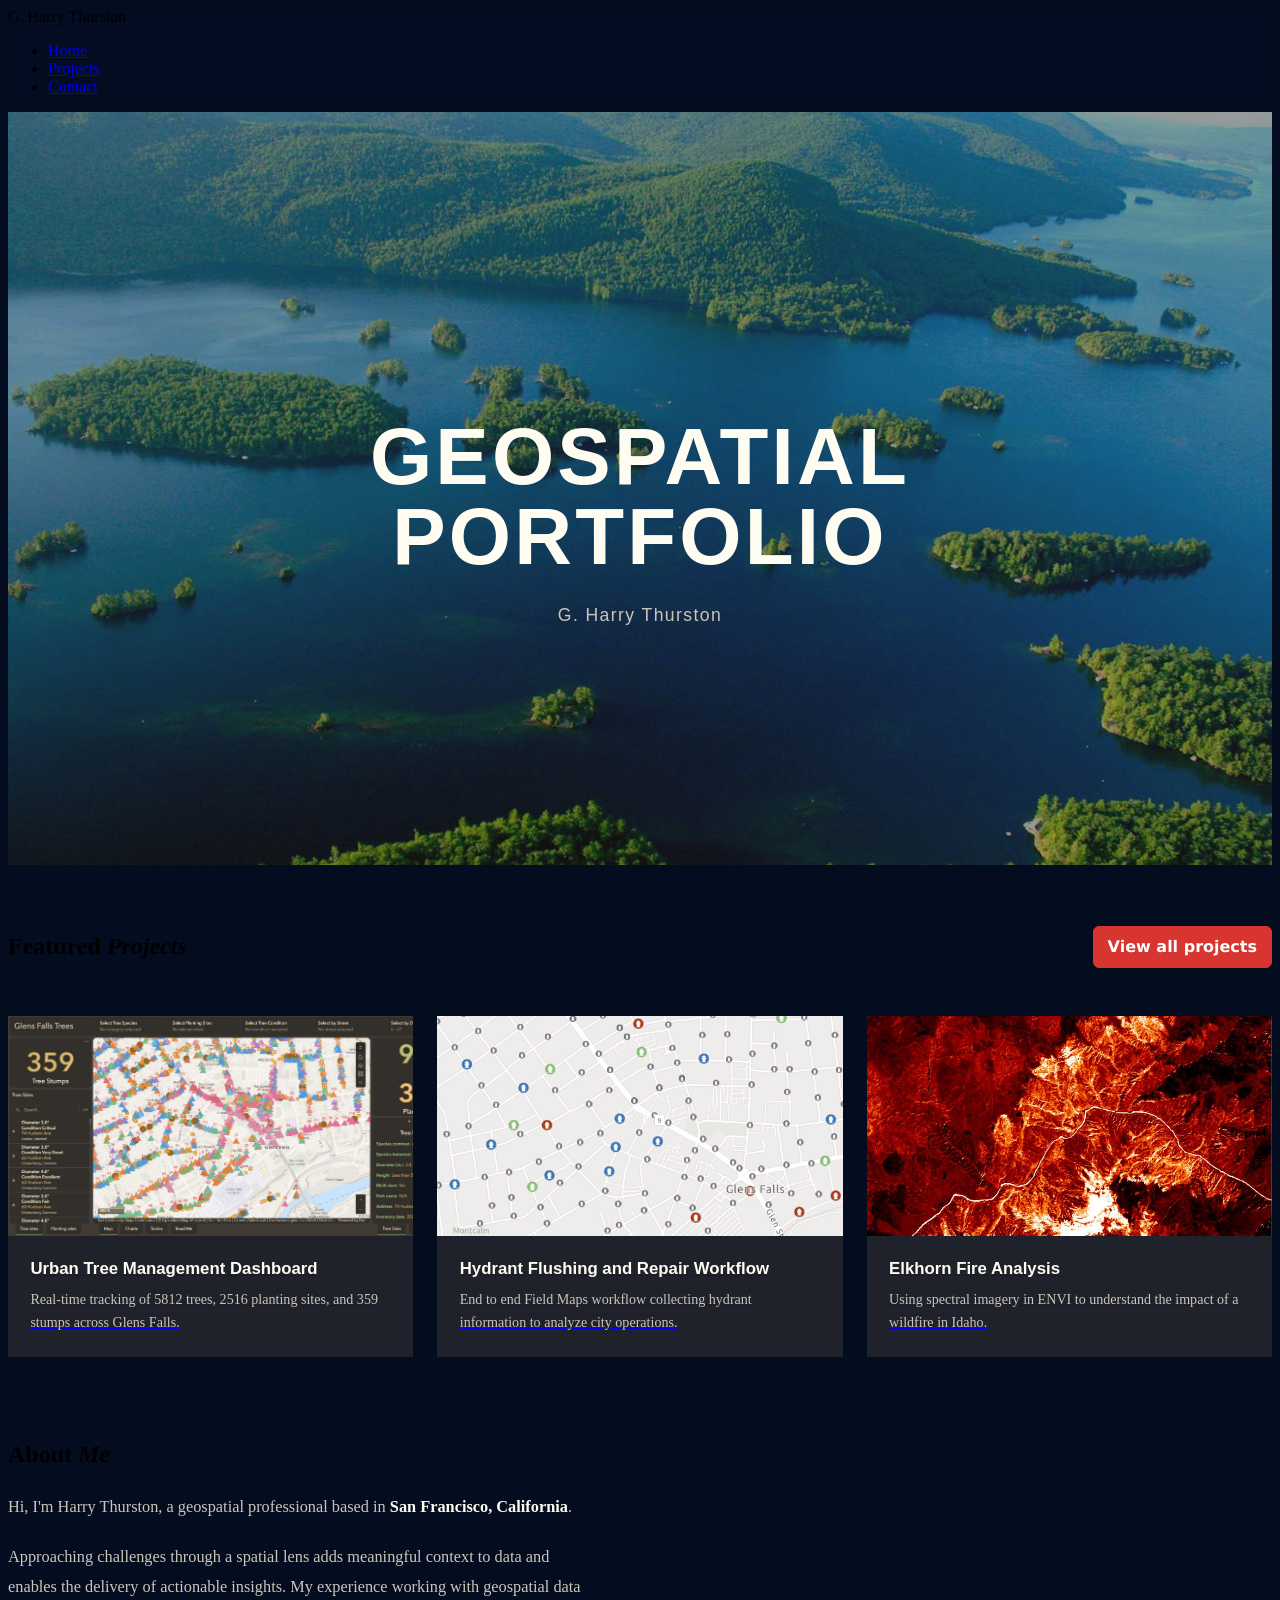
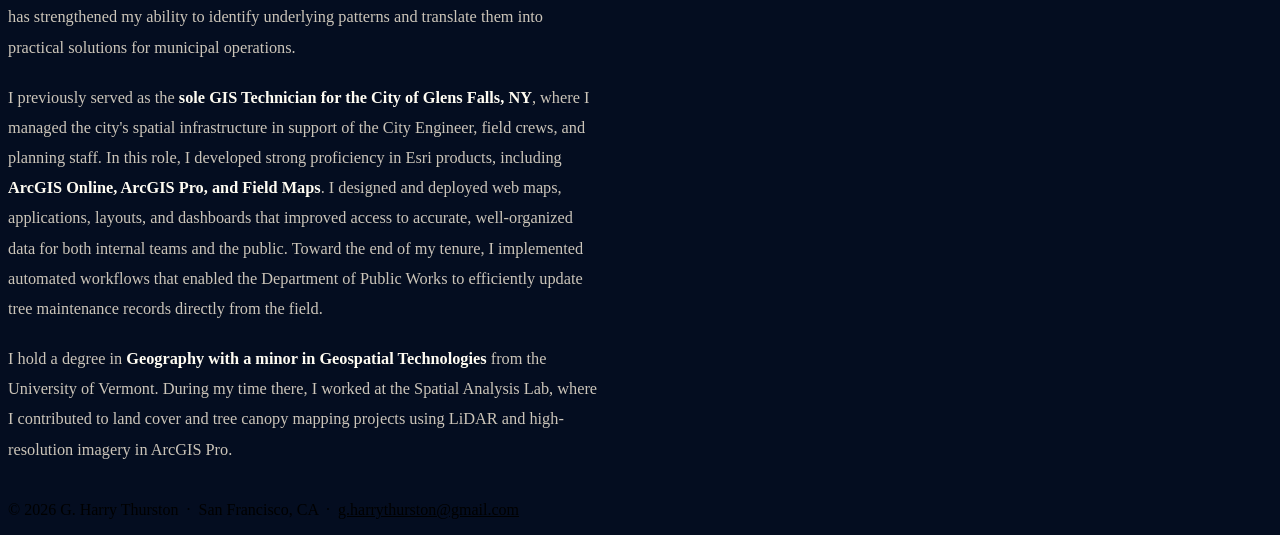
==== index.html @ 18547f68 "Add files via upload" ====
<!DOCTYPE html>
<html lang="en">
<head>
  <meta charset="UTF-8" />
  <meta name="viewport" content="width=device-width, initial-scale=1.0" />
  <title>G. Harry Thurston | GIS Professional</title>
  <link rel="stylesheet" href="styles.css" />
  <style>
    /* ── Palette overrides (home page only) ───────────────────── */
    :root {
      --bg:        #252422;
      --surface:   #403d39;
      --card:      rgba(64,61,57,0.45);
      --white:     #fffcf2;
      --muted-hi:  #ccc5b9;
      --muted:     rgba(204,197,185,0.55);
      --teal:      #D93530;
      --border:    rgba(204,197,185,0.1);
      --border-hi: rgba(217,53,48,0.45);
      --shadow-md: 0 8px 32px rgba(0,0,0,0.45);
    }

    /* ── Background + Nav ────────────────────────────────────── */
    body { background: #040d20; }
    nav { background: rgba(4,13,32,0.92); }

    /* ── Hero ─────────────────────────────────────────────────── */
    #hero {
      min-height: 73vh;
      display: flex; align-items: center; justify-content: center;
      text-align: center;
      padding: 3rem 2rem;
      position: relative; overflow: hidden;
      background: url('lakegeorge.jpg') center 35%/cover no-repeat;
    }
    #hero::before {
      content: '';
      position: absolute; inset: 0;
      background: rgba(37,36,34,0.45);
      pointer-events: none;
    }
    #hero::after { display: none; }
    .hero-inner {
      position: relative; z-index: 1;
      max-width: 800px; margin: 3rem auto 0; width: 100%;
    }
    .hero-name {
      font-family: 'Lato', sans-serif;
      font-size: clamp(2.5rem, 6.5vw, 5rem);
      font-weight: 900; color: var(--white);
      line-height: 1;
      text-transform: uppercase;
      letter-spacing: 0.04em;
      margin-bottom: 1.75rem;
    }
    .hero-byline {
      font-family: 'DM Sans', sans-serif;
      font-size: 1.1rem; font-weight: 300; color: var(--muted-hi);
      letter-spacing: 0.08em;
      margin: 1rem auto 3rem;
    }
    .hero-cta {
      display: flex; gap: 1rem; justify-content: center; flex-wrap: wrap;
    }

    /* ── About ────────────────────────────────────────────────── */
    #about { background: transparent; padding-top: 2rem; }
    #featured { padding-top: 3rem; padding-bottom: 2rem; }
    .about-grid {
      display: grid; grid-template-columns: 1fr 1fr;
      gap: 5rem; align-items: start;
    }
    .about-text p {
      color: var(--muted-hi); font-size: 1.02rem; font-weight: 300;
      margin-bottom: 1.25rem; line-height: 1.85;
    }
    .about-text p strong { color: var(--white); font-weight: 600; }

    .interests-grid {
      display: grid; grid-template-columns: 1fr 1fr;
      gap: 1rem; margin-top: 0.5rem;
    }
    .interest-card {
      background: var(--card); border: 1px solid var(--border);
      border-radius: var(--radius-sm);
      padding: 1.25rem;
      transition: border-color 0.2s;
    }
    .interest-card:hover { border-color: var(--border-hi); }
    .interest-icon { font-size: 1.5rem; margin-bottom: 0.5rem; }
    .interest-title { font-size: 0.92rem; font-weight: 600; color: var(--white); margin-bottom: 0.2rem; }
    .interest-desc { font-size: 0.82rem; color: var(--muted); line-height: 1.5; }

    /* ── Featured Projects ────────────────────────────────────── */
    #featured {
    }
    .featured-header {
      display: flex; justify-content: space-between; align-items: flex-end;
      margin-bottom: 3rem; flex-wrap: wrap; gap: 1rem;
    }
    .proj-cards {
      display: grid; grid-template-columns: repeat(3, 1fr);
      gap: 1.5rem;
    }
    .proj-card {
      background: var(--card); border: none;
      border-radius: var(--radius); overflow: hidden;
      transition: transform 0.25s, border-color 0.25s, box-shadow 0.25s;
      display: flex; flex-direction: column;
    }
    .proj-card:hover {
      transform: translateY(-6px);
      border-color: var(--border-hi);
      box-shadow: var(--shadow-md);
    }
    .proj-thumb {
      width: 100%; height: 220px;
      object-fit: cover; object-position: left top;
      display: block;
      cursor: pointer;
      transition: transform 0.25s ease;
    }
    .proj-card:hover .proj-thumb { transform: scale(1.04); }
    .proj-video-wrap {
      overflow: hidden; cursor: pointer;
      position: relative;
    }
    .proj-body { padding: 1.4rem; flex: 1; display: flex; flex-direction: column; }
    .proj-tags { display: flex; flex-wrap: wrap; gap: 0.4rem; margin-bottom: 0.8rem; }
    .proj-title {
      font-family: 'Lato', sans-serif;
      font-size: 1.05rem; font-weight: 700; color: var(--white);
      margin-bottom: 0.5rem; line-height: 1.3;
    }
    .proj-desc { font-size: 0.88rem; color: var(--muted-hi); flex: 1; line-height: 1.65; }

    .featured-header .btn-primary:hover {
      background: #d0d4db;
      border: 2px solid #D93530;
      transform: translateY(-2px);
    }

    /* ── Button 24 ────────────────────────────────────────────── */
    .button-24 {
      background: #D93530;
      border: 1px solid #D93530;
      border-radius: 6px;
      box-shadow: rgba(0,0,0,0.1) 1px 2px 4px;
      box-sizing: border-box;
      color: #FFFFFF;
      cursor: pointer;
      display: inline-block;
      font-family: 'DM Sans', system-ui, sans-serif;
      font-size: 16px;
      font-weight: 800;
      line-height: 16px;
      min-height: 40px;
      outline: 0;
      padding: 12px 14px;
      text-align: center;
      text-rendering: geometricprecision;
      text-transform: none;
      user-select: none;
      -webkit-user-select: none;
      touch-action: manipulation;
      vertical-align: middle;
      text-decoration: none;
      white-space: nowrap;
    }
    .button-24:hover, .button-24:active {
      background-color: initial;
      background-position: 0 0;
      color: #D93530;
    }
    .button-24:active { opacity: .5; }

    /* ── Responsive ───────────────────────────────────────────── */
    @media (max-width: 900px) {
      .about-grid { grid-template-columns: 1fr; gap: 3rem; }
      .proj-cards { grid-template-columns: 1fr; }
    }
  </style>
</head>
<body>


<!-- ── Nav ───────────────────────────────────────────────────── -->
<nav>
  <div class="nav-logo">G. Harry <span>Thurston</span></div>
  <ul class="nav-links">
    <li><a href="index.html" class="active">Home</a></li>
    <li><a href="projects.html">Projects</a></li>
    <li><a href="contact.html">Contact</a></li>
  </ul>
</nav>

<!-- ── Hero ──────────────────────────────────────────────────── -->
<section id="hero">
  <div class="hero-inner">
    <h1 class="hero-name">Geospatial Portfolio</h1>
    <p class="hero-byline">G. Harry Thurston</p>
  </div>
</section>

<!-- ── Featured Projects ──────────────────────────────────────── -->
<section id="featured">
  <div class="container">
    <div class="featured-header">
      <div>
        <h2 class="section-title" style="margin-bottom:0.5rem;">Featured <em>Projects</em></h2>
      </div>
      <a href="projects.html" class="button-24">View all projects</a>
    </div>
    <div class="proj-cards">

      <a href="project-trees.html" class="proj-card">
        <img class="proj-thumb" src="GFTreeMaintDash.jpg" alt="Urban Tree Management" style="object-position: left top;" />
        <div class="proj-body">
          <div class="proj-title">Urban Tree Management Dashboard</div>
          <div class="proj-desc">Real-time tracking of 5812 trees, 2516 planting sites, and 359 stumps across Glens Falls.</div>
        </div>
      </a>

      <a href="project-hydrants.html" class="proj-card">
        <div style="height:220px; overflow:hidden; flex-shrink:0;">
          <img class="proj-thumb" src="hydrantthumbnail.png" alt="Hydrant Flushing Field Workflow" style="height:100%; object-position: 70% center; transform: scale(1.35); transform-origin: 70% center;" />
        </div>

        <div class="proj-body">
          <div class="proj-title">Hydrant Flushing and Repair Workflow</div>
          <div class="proj-desc">End to end Field Maps workflow collecting hydrant information to analyze city operations.</div>
        </div>
      </a>

      <a href="project-elkhorn.html" class="proj-card">
        <img class="proj-thumb" src="BAI.JPG" alt="Elkhorn Fire Analysis" style="object-position: center center;" />
        <div class="proj-body">
          <div class="proj-title">Elkhorn Fire Analysis</div>
          <div class="proj-desc">Using spectral imagery in ENVI to understand the impact of a wildfire in Idaho.</div>
        </div>
      </a>

    </div>
  </div>
</section>

<!-- ── About ─────────────────────────────────────────────────── -->
<section id="about">
  <div class="container">
    <div class="about-grid">

      <div class="about-text">
        <h2 class="section-title" style="margin-bottom:1.5rem;">
          About <em>Me</em>
        </h2>
        <p>
          Hi, I'm Harry Thurston, a geospatial professional based in <strong>San Francisco, California</strong>.
        </p>
        <p>
          Approaching challenges through a spatial lens adds meaningful context to data and enables
          the delivery of actionable insights. My experience working with geospatial data has
          strengthened my ability to identify underlying patterns and translate them into practical
          solutions for municipal operations.
        </p>
        <p>
          I previously served as the <strong>sole GIS Technician for the City of Glens Falls, NY</strong>,
          where I managed the city's spatial infrastructure in support of the City Engineer, field
          crews, and planning staff. In this role, I developed strong proficiency in Esri products,
          including <strong>ArcGIS Online, ArcGIS Pro, and Field Maps</strong>. I designed and deployed
          web maps, applications, layouts, and dashboards that improved access to accurate,
          well-organized data for both internal teams and the public. Toward the end of my tenure,
          I implemented automated workflows that enabled the Department of Public Works to
          efficiently update tree maintenance records directly from the field.
        </p>
        <p>
          I hold a degree in <strong>Geography with a minor in Geospatial Technologies</strong> from
          the University of Vermont. During my time there, I worked at the Spatial Analysis Lab,
          where I contributed to land cover and tree canopy mapping projects using LiDAR and
          high-resolution imagery in ArcGIS Pro.
        </p>
      </div>

    </div>
  </div>
</section>

<!-- ── Footer ─────────────────────────────────────────────────── -->
<footer>
  <p>© 2026 G. Harry Thurston &nbsp;·&nbsp; San Francisco, CA &nbsp;·&nbsp; <a href="mailto:g.harrythurston@gmail.com" style="color:inherit;">g.harrythurston@gmail.com</a></p>
</footer>

<!-- ── Video Lightbox ─────────────────────────────────────────── -->
<div id="video-lightbox" onclick="closeVideoLightbox()" style="
  display:none; position:fixed; inset:0; z-index:999;
  background:rgba(0,0,0,0.92);
  align-items:center; justify-content:center; cursor:pointer;">
  <button onclick="closeVideoLightbox()" style="
    position:fixed; top:1.25rem; right:1.5rem;
    font-size:1.75rem; color:#a3d4d1; cursor:pointer;
    background:none; border:none; font-family:'Inter',sans-serif; z-index:1000;">✕</button>
  <video id="video-lightbox-player" controls autoplay style="
    max-width:90vw; max-height:88vh; border-radius:10px;
    box-shadow:0 8px 64px rgba(0,0,0,0.8);" onclick="event.stopPropagation();"></video>
</div>

<script>
  function openVideoLightbox(src) {
    event.stopPropagation();
    var lb = document.getElementById('video-lightbox');
    var player = document.getElementById('video-lightbox-player');
    player.src = src;
    lb.style.display = 'flex';
    document.body.style.overflow = 'hidden';
  }
  function closeVideoLightbox() {
    var lb = document.getElementById('video-lightbox');
    var player = document.getElementById('video-lightbox-player');
    player.pause();
    player.src = '';
    lb.style.display = 'none';
    document.body.style.overflow = '';
  }
  document.addEventListener('keydown', function(e) {
    if (e.key === 'Escape') closeVideoLightbox();
  });
</script>

</body>
</html>
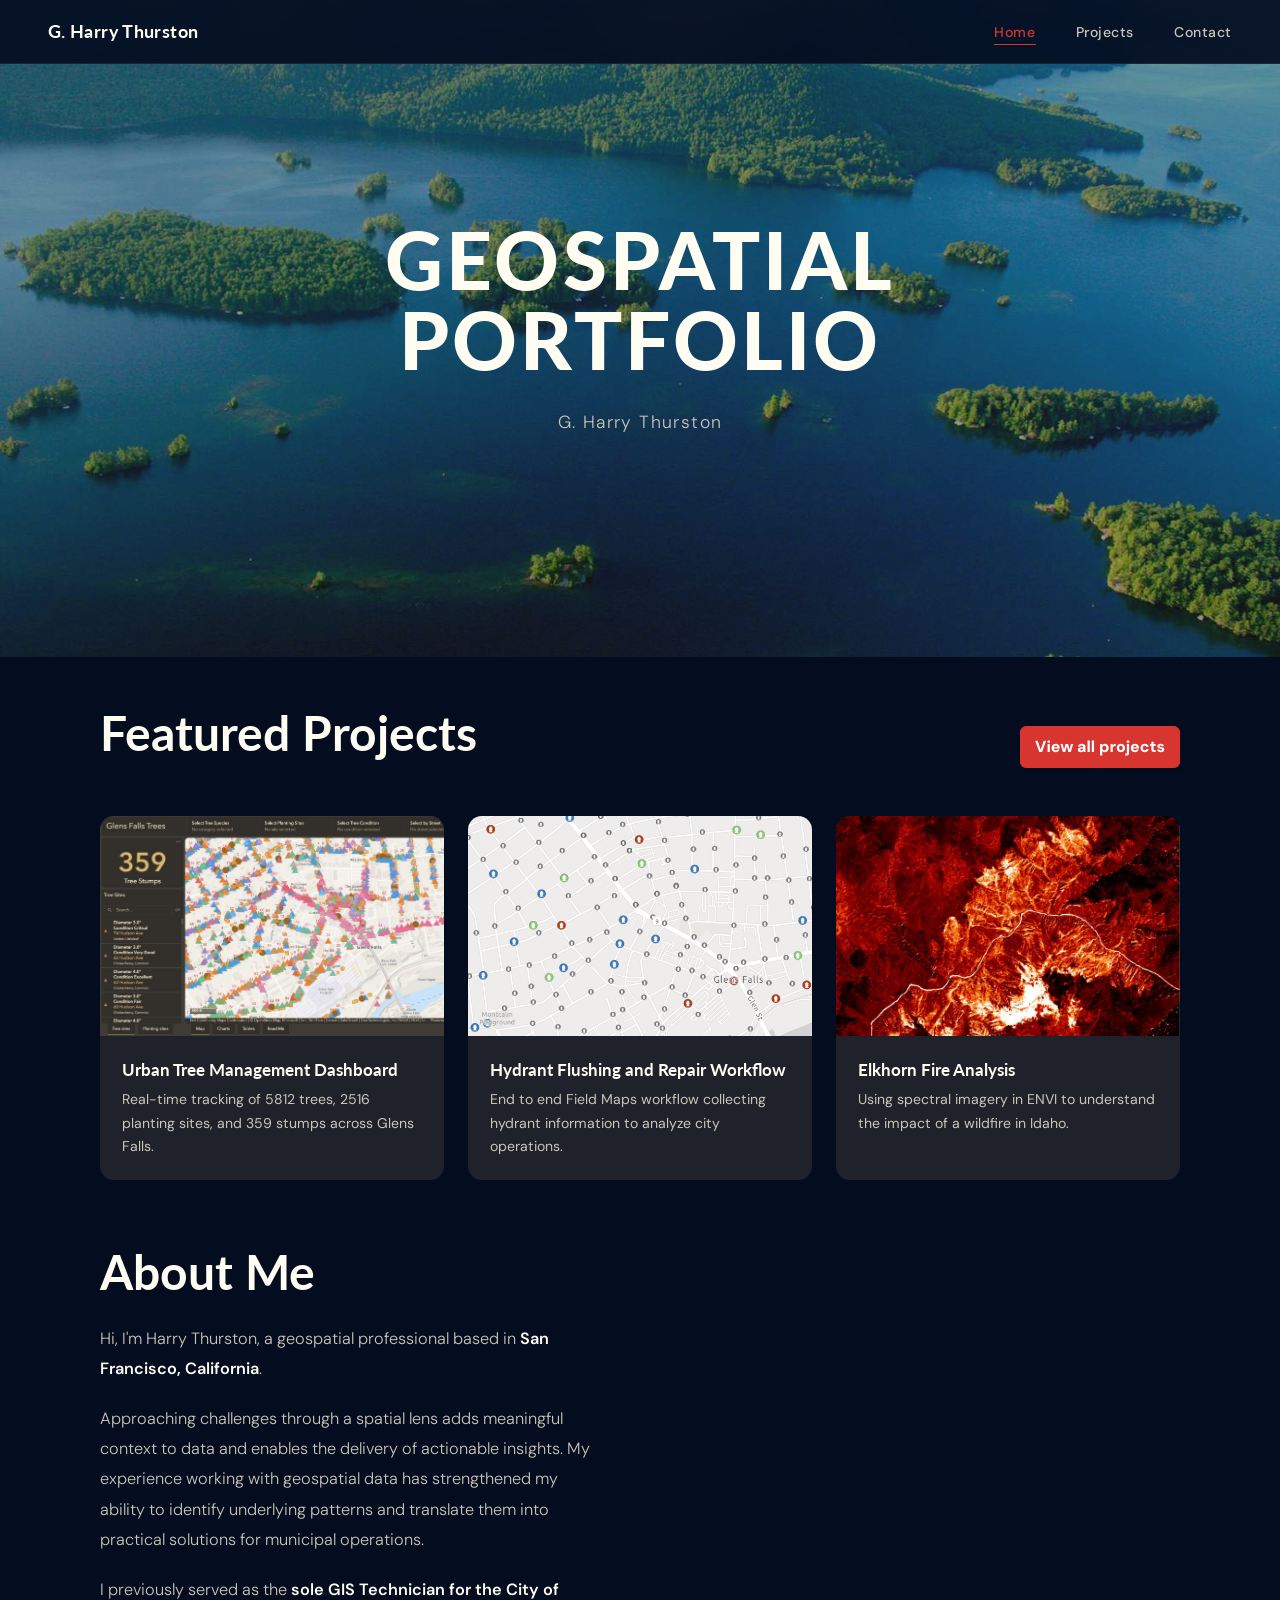
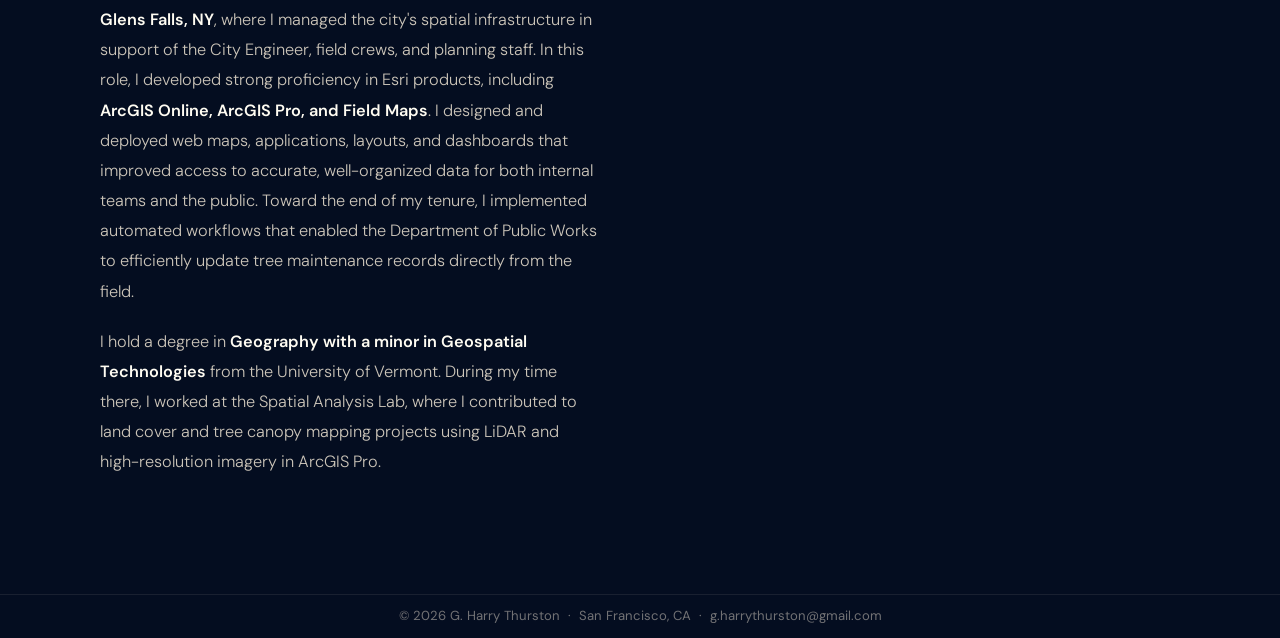
==== commit 89b1b187: "Initial portfolio upload" ====
--- a/index.html
+++ b/index.html
@@ -31,7 +31,7 @@
       text-align: center;
       padding: 3rem 2rem;
       position: relative; overflow: hidden;
-      background: url('lakegeorge.jpg') center 35%/cover no-repeat;
+      background: url('images/lakegeorge.jpg') center 35%/cover no-repeat;
     }
     #hero::before {
       content: '';
@@ -214,7 +214,7 @@
     <div class="proj-cards">
 
       <a href="project-trees.html" class="proj-card">
-        <img class="proj-thumb" src="GFTreeMaintDash.jpg" alt="Urban Tree Management" style="object-position: left top;" />
+        <img class="proj-thumb" src="images/GFTreeMaintDash.jpg" alt="Urban Tree Management" style="object-position: left top;" />
         <div class="proj-body">
           <div class="proj-title">Urban Tree Management Dashboard</div>
           <div class="proj-desc">Real-time tracking of 5812 trees, 2516 planting sites, and 359 stumps across Glens Falls.</div>
@@ -223,7 +223,7 @@
 
       <a href="project-hydrants.html" class="proj-card">
         <div style="height:220px; overflow:hidden; flex-shrink:0;">
-          <img class="proj-thumb" src="hydrantthumbnail.png" alt="Hydrant Flushing Field Workflow" style="height:100%; object-position: 70% center; transform: scale(1.35); transform-origin: 70% center;" />
+          <img class="proj-thumb" src="images/hydrantthumbnail.png" alt="Hydrant Flushing Field Workflow" style="height:100%; object-position: 70% center; transform: scale(1.35); transform-origin: 70% center;" />
         </div>
 
         <div class="proj-body">
@@ -233,7 +233,7 @@
       </a>
 
       <a href="project-elkhorn.html" class="proj-card">
-        <img class="proj-thumb" src="BAI.JPG" alt="Elkhorn Fire Analysis" style="object-position: center center;" />
+        <img class="proj-thumb" src="images/BAI.JPG" alt="Elkhorn Fire Analysis" style="object-position: center center;" />
         <div class="proj-body">
           <div class="proj-title">Elkhorn Fire Analysis</div>
           <div class="proj-desc">Using spectral imagery in ENVI to understand the impact of a wildfire in Idaho.</div>
--- a/styles.css
+++ b/styles.css
@@ -0,0 +1,253 @@
+/* ── Google Fonts ─────────────────────────────────────────────── */
+@import url('https://fonts.googleapis.com/css2?family=Lato:ital,wght@0,300;0,400;0,700;0,900;1,400&family=DM+Sans:ital,wght@0,300;0,400;0,500;0,600;0,700;1,400&display=swap');
+
+/* ── Reset & Variables ────────────────────────────────────────── */
+*, *::before, *::after { box-sizing: border-box; margin: 0; padding: 0; }
+
+:root {
+  --bg:         #03445e;
+  --surface:    #05668d;
+  --card:       #065c7e;
+  --border:     #028090;
+  --border-hi:  #00a896;
+  --teal:       #02c39a;
+  --teal-dim:   #00a896;
+  --teal-glow:  rgba(2,195,154,0.15);
+  --white:      #f5f7e8;
+  --muted:      #6ab5bc;
+  --muted-hi:   #a3d4d1;
+  --navy-text:  #ddeeed;
+  --shadow-sm:  0 2px 12px rgba(3,68,94,0.5);
+  --shadow-md:  0 8px 32px rgba(3,68,94,0.55);
+  --shadow-lg:  0 20px 60px rgba(3,68,94,0.6);
+  --radius:     14px;
+  --radius-sm:  8px;
+}
+
+html { scroll-behavior: smooth; }
+
+body {
+  font-family: 'DM Sans', system-ui, sans-serif;
+  background: var(--bg);
+  color: var(--navy-text);
+  line-height: 1.75;
+  -webkit-font-smoothing: antialiased;
+}
+
+a { color: inherit; text-decoration: none; }
+img { display: block; max-width: 100%; }
+
+/* ── Nav ──────────────────────────────────────────────────────── */
+nav {
+  position: fixed; top: 0; left: 0; right: 0; z-index: 100;
+  background: rgba(3,68,94,0.92);
+  backdrop-filter: blur(16px);
+  border-bottom: 1px solid var(--border);
+  display: flex; align-items: center; justify-content: space-between;
+  padding: 0 3rem;
+  height: 64px;
+}
+.nav-logo {
+  font-family: 'Lato', sans-serif;
+  font-size: 1.15rem; font-weight: 700;
+  color: var(--white); letter-spacing: 0.02em;
+}
+.nav-logo span { color: var(--white); }
+.nav-links { display: flex; gap: 2.5rem; list-style: none; }
+.nav-links a {
+  color: var(--muted-hi); font-size: 0.88rem; font-weight: 500;
+  letter-spacing: 0.04em; transition: color 0.2s;
+  position: relative; padding-bottom: 2px;
+}
+.nav-links a::after {
+  content: ''; position: absolute; bottom: -2px; left: 0; right: 0;
+  height: 1px; background: var(--teal);
+  transform: scaleX(0); transition: transform 0.2s;
+}
+.nav-links a:hover { color: var(--teal); }
+.nav-links a:hover::after,
+.nav-links a.active::after { transform: scaleX(1); }
+.nav-links a.active { color: var(--teal); }
+
+/* ── Buttons ──────────────────────────────────────────────────── */
+.btn {
+  display: inline-flex; align-items: center; gap: 0.5rem;
+  padding: 0.6rem 1.4rem;
+  border-radius: 999px; font-size: 0.9rem; font-weight: 600;
+  font-family: 'DM Sans', sans-serif;
+  cursor: pointer; transition: all 0.22s; border: none;
+}
+.btn-primary {
+  background: linear-gradient(135deg, #686868 0%, #9a9a9a 35%, #b8b8b8 50%, #8a8a8a 65%, #606060 100%);
+  color: #ffffff;
+  text-shadow: 0 1px 2px rgba(0,0,0,0.4);
+}
+.btn-primary:hover {
+  background: linear-gradient(135deg, #727272 0%, #aaaaaa 35%, #c4c4c4 50%, #969696 65%, #686868 100%);
+  transform: translateY(-2px);
+}
+.btn-outline {
+  background: transparent; color: var(--teal);
+  border: 1px solid var(--teal-dim);
+}
+.btn-outline:hover {
+  background: var(--teal-glow); border-color: var(--teal);
+  transform: translateY(-2px);
+}
+.btn-ghost {
+  background: var(--card); color: var(--muted-hi);
+  border: 1px solid var(--border-hi);
+}
+.btn-ghost:hover {
+  color: var(--white); border-color: var(--muted);
+  transform: translateY(-2px);
+}
+
+/* ── Section Helpers ──────────────────────────────────────────── */
+section { padding: 6rem 2rem; }
+.container { max-width: 1080px; margin: 0 auto; }
+
+.label {
+  font-size: 0.72rem; font-weight: 700; letter-spacing: 0.2em;
+  text-transform: uppercase; color: var(--teal);
+  margin-bottom: 0.6rem; display: block;
+}
+.section-title {
+  font-family: 'Lato', sans-serif;
+  font-size: clamp(2rem, 4.5vw, 3rem);
+  font-weight: 700; color: var(--white);
+  line-height: 1.15; margin-bottom: 1rem;
+}
+.section-title em { color: var(--white); font-style: normal; }
+.section-sub {
+  font-size: 1.05rem; color: var(--muted-hi);
+  max-width: 560px; margin-bottom: 3.5rem; font-weight: 300;
+}
+.rule {
+  width: 40px; height: 3px;
+  background: linear-gradient(90deg, var(--teal), transparent);
+  border-radius: 2px; margin-bottom: 1.25rem;
+}
+
+/* ── Cards ────────────────────────────────────────────────────── */
+.card {
+  background: var(--card);
+  border: 1px solid var(--border);
+  border-radius: var(--radius);
+  box-shadow: var(--shadow-sm);
+}
+
+/* ── Tag Pills ────────────────────────────────────────────────── */
+.tag {
+  display: inline-flex; align-items: center;
+  background: rgba(2,195,154,0.1);
+  border: 1px solid rgba(2,195,154,0.25);
+  color: var(--teal); font-size: 0.73rem; font-weight: 600;
+  padding: 0.25rem 0.7rem; border-radius: 999px;
+  letter-spacing: 0.04em;
+}
+.tag.amber {
+  background: rgba(245,247,232,0.1);
+  border-color: rgba(245,247,232,0.25);
+  color: #f5f7e8;
+}
+
+/* ── Lightbox ─────────────────────────────────────────────────── */
+#lightbox {
+  display: none; position: fixed; inset: 0; z-index: 999;
+  background: rgba(0,0,0,0.92);
+  flex-direction: column; align-items: center; justify-content: center;
+  cursor: zoom-out;
+}
+#lightbox.open { display: flex; }
+#lightbox img {
+  max-width: 90vw; max-height: 88vh;
+  border-radius: 10px;
+  box-shadow: 0 8px 64px rgba(0,0,0,0.8);
+}
+#lightbox-close {
+  position: fixed; top: 1.25rem; right: 1.5rem;
+  font-size: 1.75rem; color: var(--muted-hi); cursor: pointer;
+  background: none; border: none; transition: color 0.2s;
+  font-family: 'DM Sans', sans-serif;
+}
+#lightbox-close:hover { color: var(--white); }
+
+/* ── Background Orbs ──────────────────────────────────────────── */
+.bg-orbs {
+  position: fixed; inset: 0;
+  z-index: -1;
+  pointer-events: none;
+  overflow: hidden;
+}
+.bg-orb {
+  position: absolute;
+  border-radius: 50%;
+  will-change: transform;
+}
+.bg-orb-1 {
+  width: 850px; height: 850px;
+  background: radial-gradient(circle, #028090 0%, transparent 70%);
+  opacity: 0.18;
+  top: -320px; left: -220px;
+  filter: blur(65px);
+  animation: orb1 34s ease-in-out infinite alternate;
+}
+.bg-orb-2 {
+  width: 720px; height: 720px;
+  background: radial-gradient(circle, #00a896 0%, transparent 70%);
+  opacity: 0.13;
+  bottom: -220px; right: -180px;
+  filter: blur(75px);
+  animation: orb2 27s ease-in-out infinite alternate;
+}
+.bg-orb-3 {
+  width: 620px; height: 620px;
+  background: radial-gradient(circle, #02c39a 0%, transparent 70%);
+  opacity: 0.09;
+  top: 38%; left: 28%;
+  filter: blur(90px);
+  animation: orb3 42s ease-in-out infinite alternate;
+}
+.bg-orb-4 {
+  width: 520px; height: 520px;
+  background: radial-gradient(circle, #05668d 0%, transparent 70%);
+  opacity: 0.22;
+  top: 12%; right: 8%;
+  filter: blur(55px);
+  animation: orb4 23s ease-in-out infinite alternate;
+}
+@keyframes orb1 {
+  from { transform: translate(0, 0) scale(1); }
+  to   { transform: translate(160px, 210px) scale(1.18); }
+}
+@keyframes orb2 {
+  from { transform: translate(0, 0) scale(1); }
+  to   { transform: translate(-140px, -170px) scale(1.14); }
+}
+@keyframes orb3 {
+  0%   { transform: translate(0, 0) scale(1); }
+  40%  { transform: translate(110px, -90px) scale(1.1); }
+  100% { transform: translate(-80px, 110px) scale(0.92); }
+}
+@keyframes orb4 {
+  from { transform: translate(0, 0) scale(1); }
+  to   { transform: translate(-90px, 140px) scale(1.12); }
+}
+
+/* ── Footer ───────────────────────────────────────────────────── */
+footer {
+  border-top: 1px solid var(--border);
+  text-align: center; padding: 0 2rem; height: 44px; display: flex; align-items: center; justify-content: center;
+  font-size: 0.82rem; color: var(--muted);
+}
+
+/* ── Responsive ───────────────────────────────────────────────── */
+@media (max-width: 768px) {
+  nav { padding: 0 1.25rem; }
+  .nav-links { gap: 1.5rem; }
+  section { padding: 4rem 1.25rem; }
+}
+@media (max-width: 520px) {
+  .nav-links { display: none; }
+}
